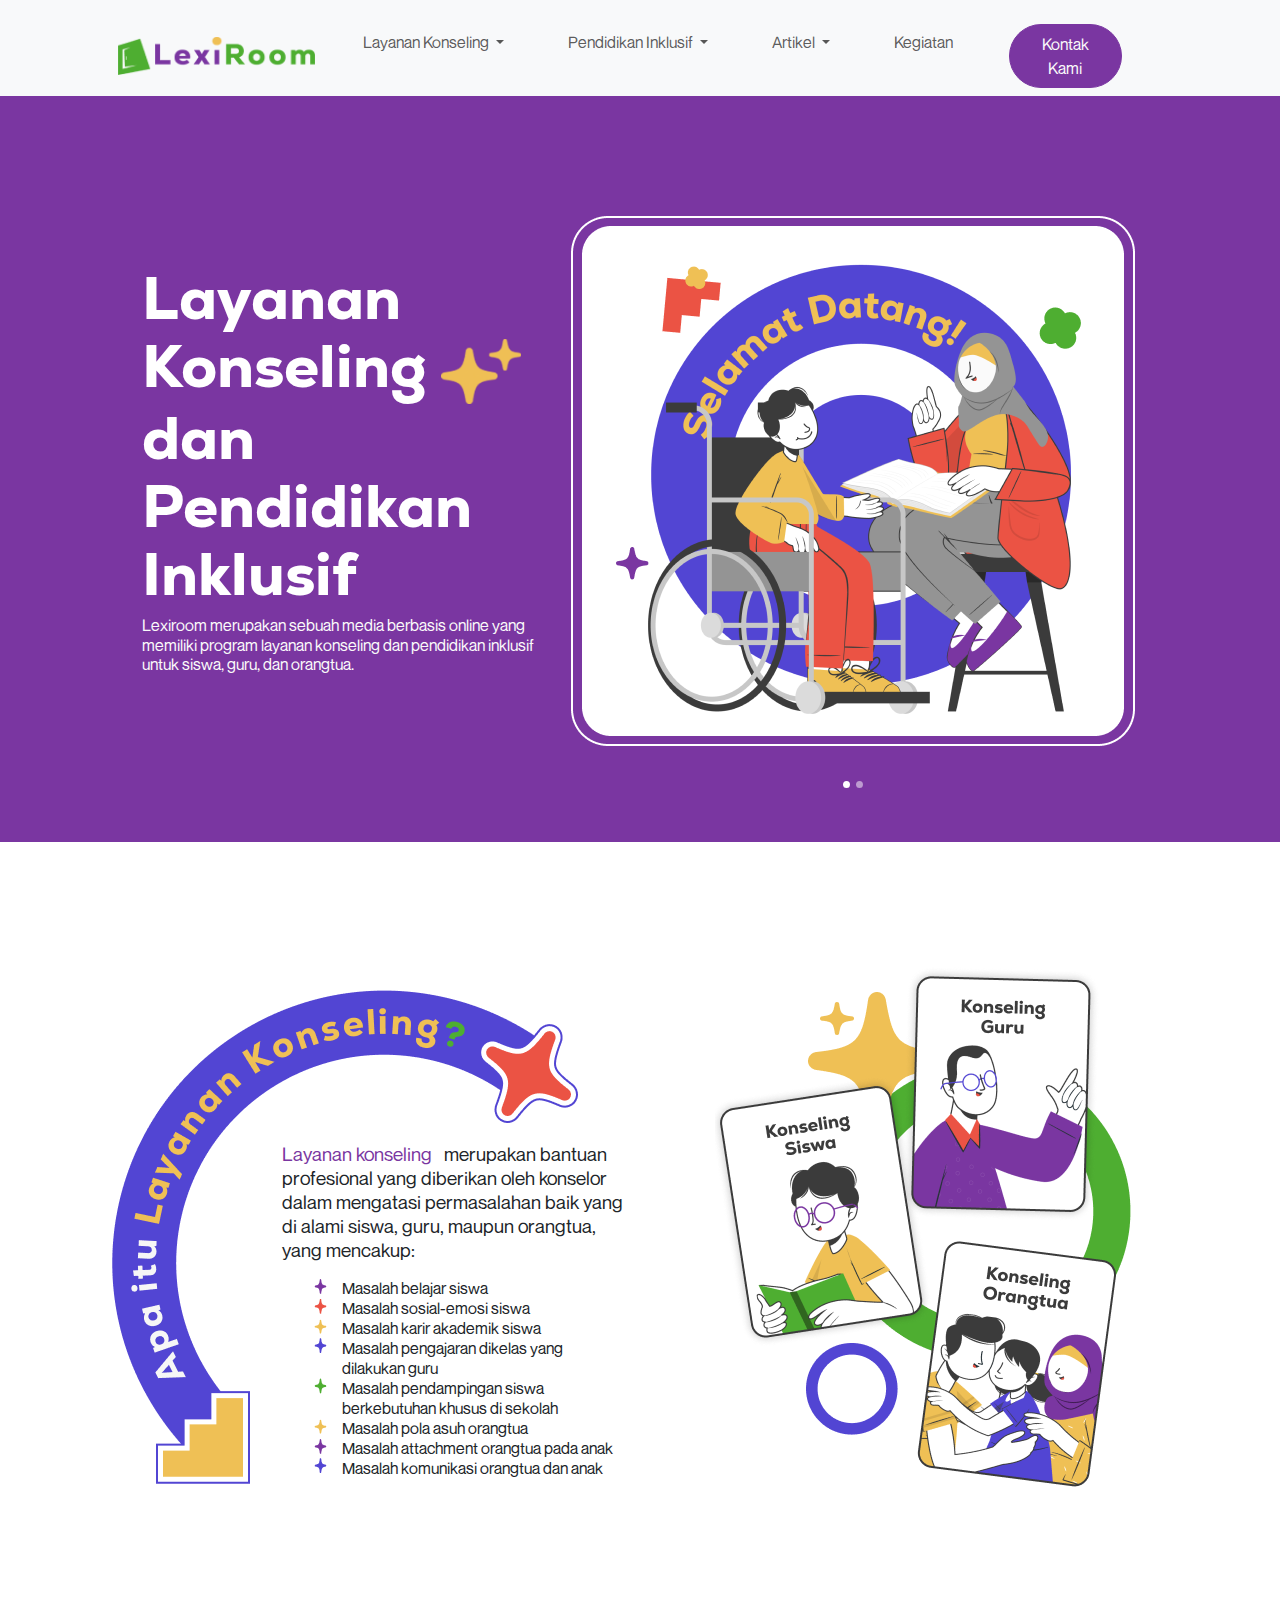
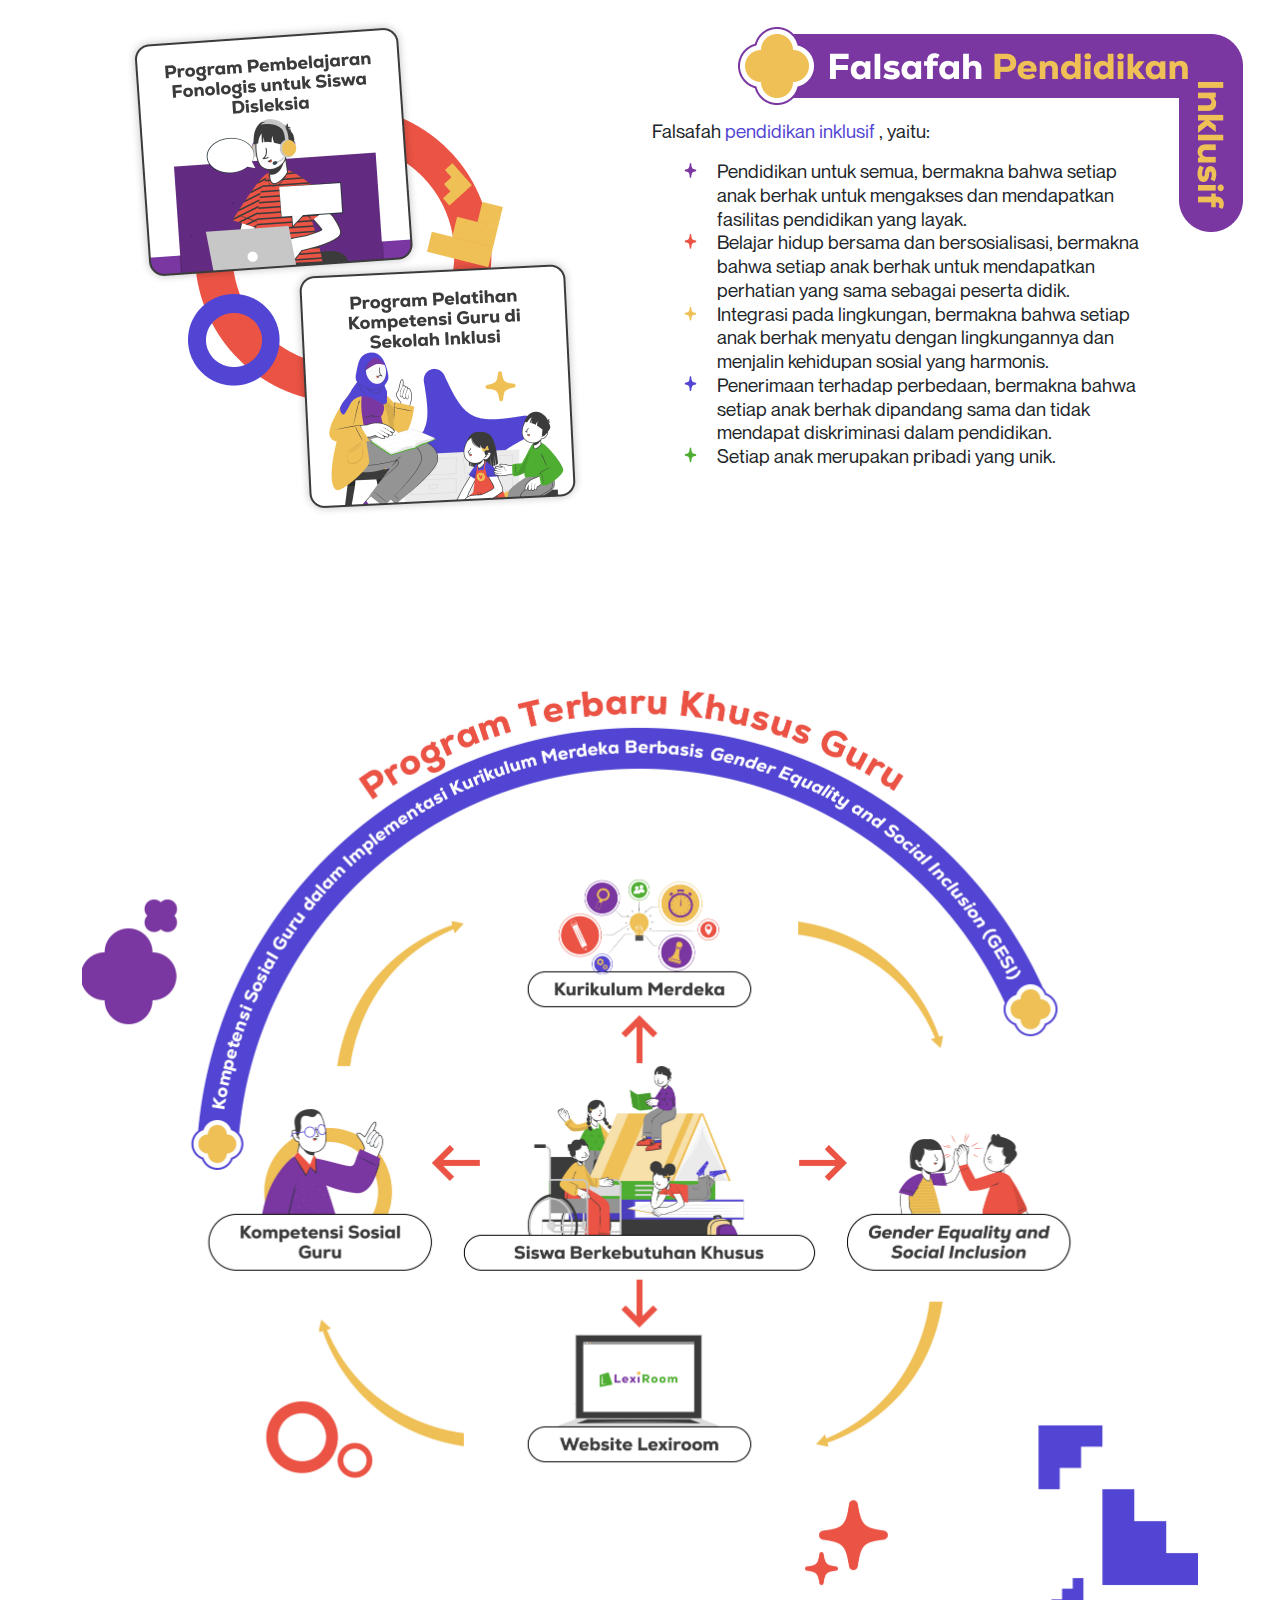
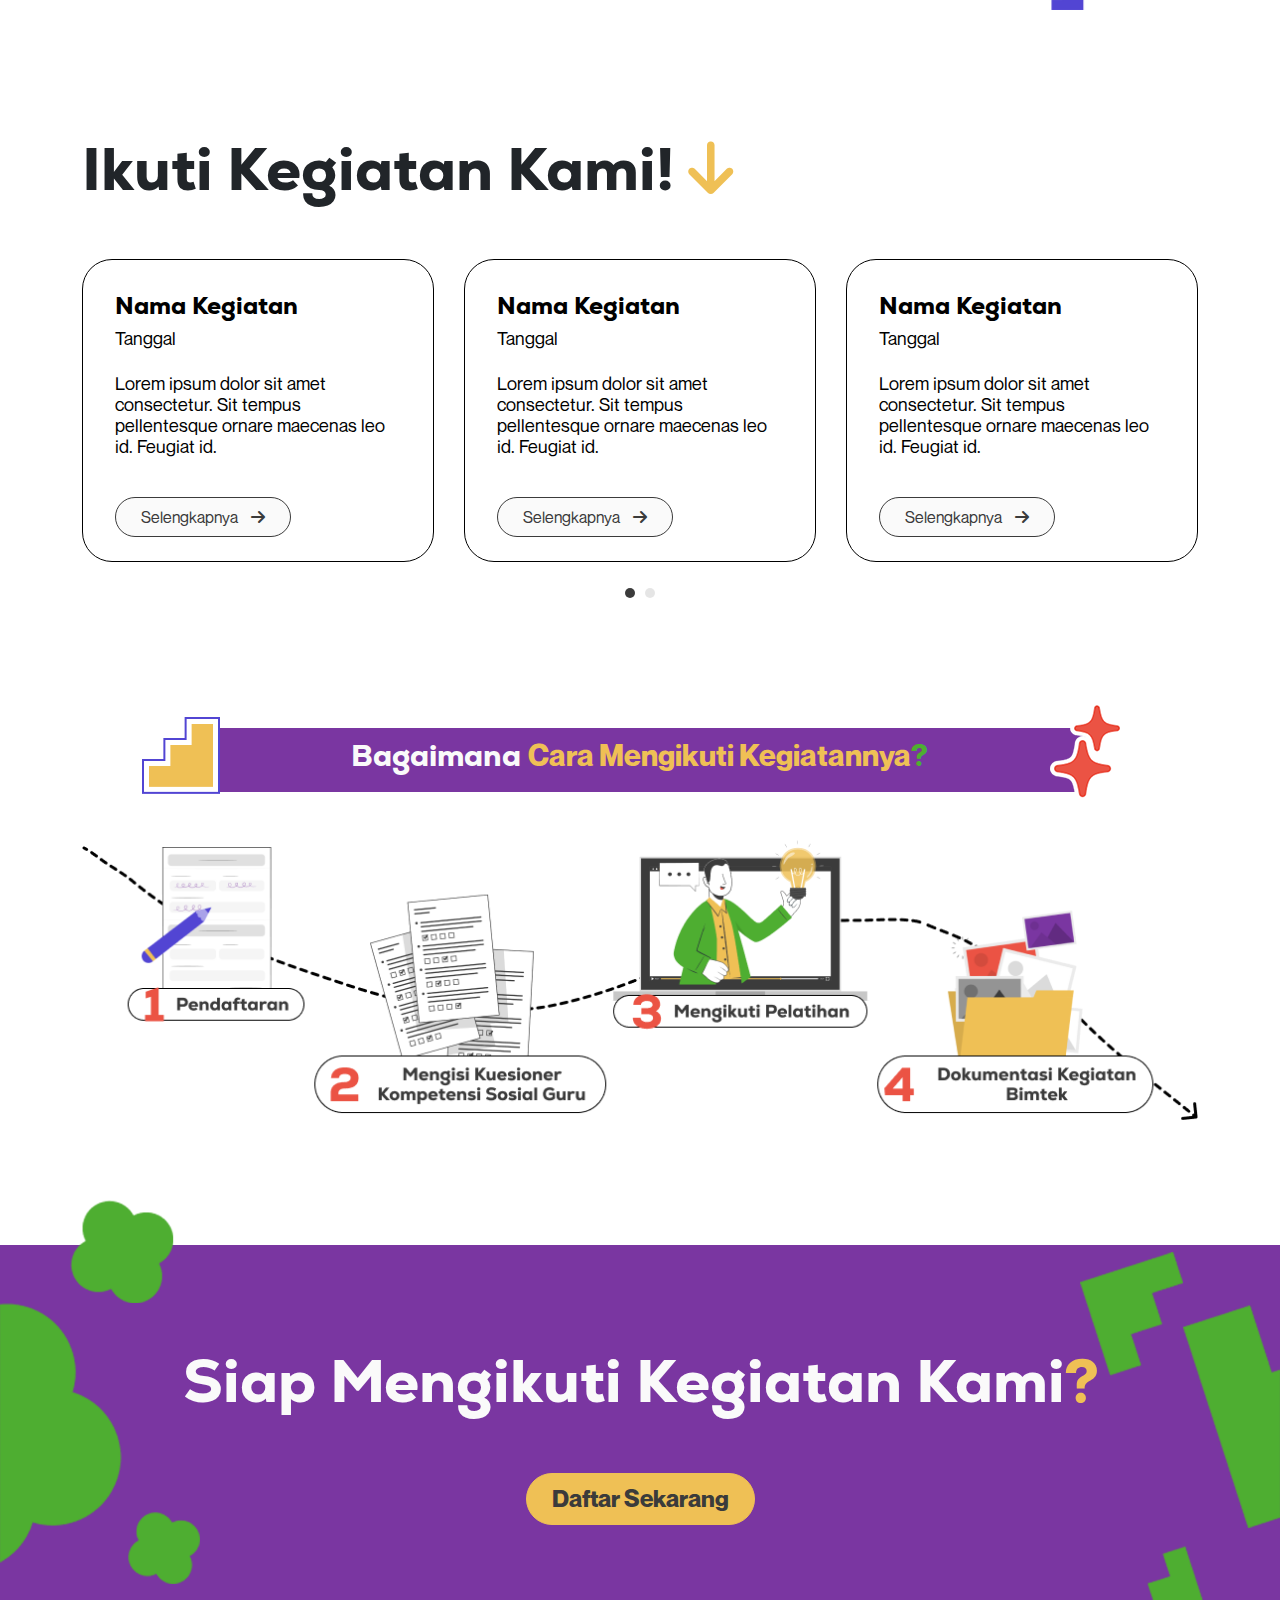
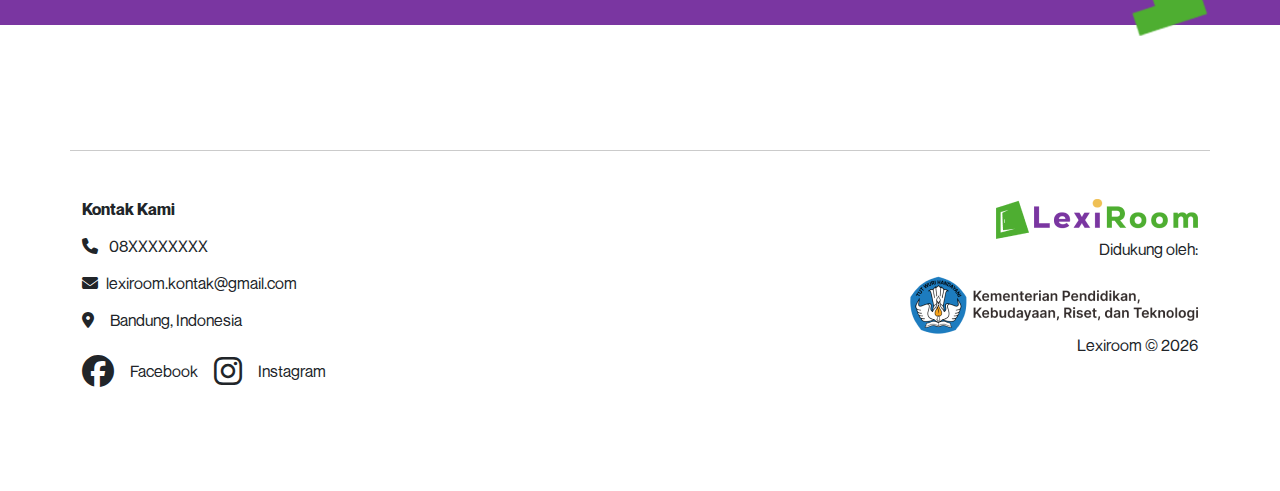
==== index.html @ 9dfb6faf "first commit" ====
<!DOCTYPE html>
<html lang="en">

<head>
    <meta charset="UTF-8">

    <meta name="viewport" content="width=device-width, initial-scale=1, shrink-to-fit=no">

    <link href="https://fonts.googleapis.com/css?family=Open+Sans:300,400,700" rel="stylesheet">

    <link rel="stylesheet" href="https://cdnjs.cloudflare.com/ajax/libs/font-awesome/6.4.2/css/all.min.css">
    <link rel="shortcut icon" href="assets/img/favicon.png" type="image/x-icon">
    <title>Lexiroom</title>
    <link rel="stylesheet" href="assets/css/bootstrap.min.css">
    <link rel="stylesheet" href="assets/css/owl.carousel.min.css">
    <link rel="stylesheet" href="assets/css/styles.css">

</head>

<body>
    <main>
        <!-- NAVBAR -->
        <nav class="navbar navbar-expand-xl bg-light sticky-top" aria-label="Offcanvas navbar large">
            <div class="container pt-3 px-5">
                <a class="navbar-brand" href="index.html">
                    <img src="assets/img/logo.png" alt="Lexiroom" class="img-fluid">
                </a>
                <button class="navbar-toggler" type="button" data-bs-toggle="offcanvas"
                    data-bs-target="#offcanvasNavbar2" aria-controls="offcanvasNavbar2">
                    <span class="navbar-toggler-icon"></span>
                </button>
                <div class="offcanvas offcanvas-end" tabindex="-1" id="offcanvasNavbar2"
                    aria-labelledby="offcanvasNavbar2Label">
                    <div class="offcanvas-header">
                        <h5 class="offcanvas-title" id="offcanvasNavbar2Label">
                            <img src="assets/img/logo.png" alt="Lexiroom" class="img-fluid">
                        </h5>
                        <button type="button" class="btn-close btn-close-white" data-bs-dismiss="offcanvas"
                            aria-label="Close"></button>
                    </div>
                    <div class="offcanvas-body">
                        <ul class="navbar-nav justify-content-end flex-grow-1 pe-3">
                            <li class="nav-item dropdown px-4">
                                <a class="nav-link dropdown-toggle" href="#" role="button" data-bs-toggle="dropdown"
                                    aria-expanded="false">
                                    Layanan Konseling
                                </a>
                                <ul class="dropdown-menu">
                                    <li><a class="dropdown-item" href="konseling-siswa.html">Konseling Siswa</a></li>
                                    <li><a class="dropdown-item" href="konseling-guru.html">Konseling Guru</a></li>
                                    <li><a class="dropdown-item" href="konseling-orangtua.html">Konseling Orangtua</a></li>
                                </ul>
                            </li>

                            <li class="nav-item dropdown px-4">
                                <a class="nav-link dropdown-toggle" href="#" role="button" data-bs-toggle="dropdown"
                                    aria-expanded="false">
                                    Pendidikan Inklusif
                                </a>
                                <ul class="dropdown-menu">
                                    <li><a class="dropdown-item" href="fonologis.html">Fonologis</a></li>
                                    <li><a class="dropdown-item" href="pelatihan.html">Pelatihan</a></li>
                                </ul>
                            </li>
                            <li class="nav-item dropdown px-4">
                                <a class="nav-link dropdown-toggle" href="#" role="button" data-bs-toggle="dropdown"
                                    aria-expanded="false">
                                    Artikel
                                </a>
                                <ul class="dropdown-menu">
                                    <li><a class="dropdown-item" href="artikel.html">Artikel</a></li>
                                    <li><a class="dropdown-item" href="#">Menu 2</a></li>
                                </ul>
                            </li>
                            <li class="nav-item px-4">
                                <a class="nav-link" href="kegiatan.html">Kegiatan</a>
                            </li>
                            <li class="nav-item px-4">
                                <a class="btn btn-lexi-purple" href="kontak.html">Kontak Kami</a>
                            </li>
                        </ul>
                    </div>
                </div>
            </div>
        </nav>
        <!-- END NAVBAR -->
        <section class="bg-lexi-purple py-5">
            <div class="container">
                <div class="row d-flex justify-content-center align-items-center h-100 mx-md-5">
                    <div class="col-lg-4 col-xl-5 col-flex mt-lg-0 pt-lg-4 mt-5 pt-5">
                        <h1 class="heading font-weight-bold text-white text-left">
                            Layanan Konseling
                            <span>
                                <img src="assets/img/stars.png" width="80">
                            </span>
                            <br>
                            dan Pendidikan Inklusif
                        </h1>
                        <h5 class="subheading mb-xl-4 pb-xl-0 mb-md-3 pb-md-3 mb-4">
                            Lexiroom merupakan sebuah media berbasis online yang memiliki program layanan konseling dan
                            pendidikan inklusif untuk siswa, guru, dan orangtua.
                        </h5>
                    </div>
                    <div class="col-lg-8 col-xl-7 pt-lg-4 ">
                        <div id="carouselHeader" class="carousel slide my-5 w-100" data-bs-ride="carousel">
                            <div class="carousel-indicators">
                                <button type="button" data-bs-target="#carouselHeader" data-bs-slide-to="0"
                                    class="active" aria-current="true" aria-label="Slide 1"></button>
                                <button type="button" data-bs-target="#carouselHeader" data-bs-slide-to="1"
                                    aria-label="Slide 2"></button>
                            </div>
                            <div class="carousel-inner">
                                <div class="carousel-item active">
                                    <img class="d-block img-fluid text-center mx-auto" src="assets/img/slider.png">
                                </div>
                                <div class="carousel-item">
                                    <img class="d-block img-fluid text-center mx-auto" src="assets/img/slider.png">
                                </div>
                            </div>
                        </div>

                    </div>
                </div>
            </div>
        </section>

        <section class="section bg-white section-about">
            <div class="container">
                <div class="row">
                    <div class="col-lg-6 col-sm-12 mx-auto">
                        <div class="about-body">
                            <div class="header">
                                <span class="font-weight-bold text-lexi-purple">
                                    Layanan konseling &nbsp;
                                </span>
                                merupakan bantuan profesional yang diberikan oleh
                                konselor dalam mengatasi permasalahan baik yang di alami siswa, guru,
                                maupun orangtua, yang mencakup:
                            </div>
                            <ul class="lexi-list">
                                <li>Masalah belajar siswa</li>
                                <li>Masalah sosial-emosi siswa</li>
                                <li>Masalah karir akademik siswa</li>
                                <li>Masalah pengajaran dikelas yang dilakukan guru</li>
                                <li>Masalah pendampingan siswa berkebutuhan khusus di sekolah</li>
                                <li>Masalah pola asuh orangtua</li>
                                <li>Masalah attachment orangtua pada anak</li>
                                <li>Masalah komunikasi orangtua dan anak</li>
                            </ul>
                        </div>
                    </div>
                    <div class="col-md-6 mx-auto text-center d-none  d-lg-block">
                        <img src="assets/img/section-1.png" class="img-fluid" alt="Konseling">
                    </div>
                </div>
            </div>
        </section>

        <section class="section bg-white section-features">
            <div class="container">
                <div class="row">
                    <div class="col-lg-6 mx-auto text-center d-none d-lg-block">
                        <img src="assets/img/section-2.png" class="img-fluid" alt="Konseling">
                    </div>
                    <div class="col-lg-6 col-md-12 features">
                        <div class="features-body">
                            <div class="header">
                                Falsafah <span class="font-weight-bold text-lexi-blue"> pendidikan inklusif </span>,
                                yaitu:
                                <ul class="lexi-list">
                                    <li>Pendidikan untuk semua, bermakna bahwa setiap anak berhak untuk mengakses dan
                                        mendapatkan fasilitas pendidikan yang layak.</li>
                                    <li>Belajar hidup bersama dan bersosialisasi, bermakna bahwa setiap anak berhak
                                        untuk mendapatkan perhatian yang sama sebagai peserta didik.</li>
                                    <li>Integrasi pada lingkungan, bermakna bahwa setiap anak berhak menyatu dengan
                                        lingkungannya dan menjalin kehidupan sosial yang harmonis.</li>
                                    <li>Penerimaan terhadap perbedaan, bermakna bahwa setiap anak berhak dipandang sama
                                        dan tidak mendapat diskriminasi dalam pendidikan.</li>
                                    <li>Setiap anak merupakan pribadi yang unik.</li>
                                </ul>
                            </div>
                        </div>
                    </div>
                </div>
            </div>
        </section>

        <section class="section bg-white">
            <div class="container">
                <img src="assets/img/program.jpg" alt="program" class="img-fluid">
            </div>
        </section>

        <section class="section bg-white section-activity">
            <div class="container">
                <div class="row">
                    <div class="col-md-12">
                        <h3 class="heading">
                            Ikuti Kegiatan Kami! <i class="fa-solid fa-arrow-down text-lexi-yellow"></i>
                        </h3>
                    </div>
                    <div class="col-md-12 mt-5">
                        <div class="featured-carousel owl-carousel">
                            <div class="item">
                                <div class="work">
                                    <div class="card-activity card p-3 h-100">
                                        <div class="card-body">
                                            <h3 class="title">Nama Kegiatan</h3>
                                            <p>Tanggal</p>
                                            <p class="mt-4">
                                                Lorem ipsum dolor sit amet consectetur. Sit tempus pellentesque ornare maecenas leo id. Feugiat id.
                                            </p>
                                        </div>
                                        <div class="card-footer">
                                            <a class="btn btn-lexi-white" href="#">Selengkapnya <i class="fa-solid fa-arrow-right" style="margin-left: 10px;"></i></a>
                                        </div>
                                    </div>
                                </div>
                            </div>
                            <div class="item">
                                <div class="work">
                                    <div class="card-activity card p-3 h-100">
                                        <div class="card-body">
                                            <h3 class="title">Nama Kegiatan</h3>
                                            <p>Tanggal</p>
                                            <p class="mt-4">
                                                Lorem ipsum dolor sit amet consectetur. Sit tempus pellentesque ornare maecenas leo id. Feugiat id.
                                            </p>
                                        </div>
                                        <div class="card-footer">
                                            <a class="btn btn-lexi-white" href="#">Selengkapnya <i class="fa-solid fa-arrow-right" style="margin-left: 10px;"></i></a>
                                        </div>
                                    </div>
                                </div>
                            </div>
                            <div class="item">
                                <div class="work">
                                    <div class="card-activity card p-3 h-100">
                                        <div class="card-body">
                                            <h3 class="title">Nama Kegiatan</h3>
                                            <p>Tanggal</p>
                                            <p class="mt-4">
                                                Lorem ipsum dolor sit amet consectetur. Sit tempus pellentesque ornare maecenas leo id. Feugiat id.
                                            </p>
                                        </div>
                                        <div class="card-footer">
                                            <a class="btn btn-lexi-white" href="#">Selengkapnya <i class="fa-solid fa-arrow-right" style="margin-left: 10px;"></i></a>
                                        </div>
                                    </div>
                                </div>
                            </div>
                            <div class="item">
                                <div class="work">
                                    <div class="card-activity card p-3 h-100">
                                        <div class="card-body">
                                            <h3 class="title">Nama Kegiatan</h3>
                                            <p>Tanggal</p>
                                            <p class="mt-4">
                                                Lorem ipsum dolor sit amet consectetur. Sit tempus pellentesque ornare maecenas leo id. Feugiat id.
                                            </p>
                                        </div>
                                        <div class="card-footer">
                                            <a class="btn btn-lexi-white" href="#">Selengkapnya <i class="fa-solid fa-arrow-right" style="margin-left: 10px;"></i></a>
                                        </div>
                                    </div>
                                </div>
                            </div>
                            <div class="item">
                                <div class="work">
                                    <div class="card-activity card p-3 h-100">
                                        <div class="card-body">
                                            <h3 class="title">Nama Kegiatan</h3>
                                            <p>Tanggal</p>
                                            <p class="mt-4">
                                                Lorem ipsum dolor sit amet consectetur. Sit tempus pellentesque ornare maecenas leo id. Feugiat id.
                                            </p>
                                        </div>
                                        <div class="card-footer">
                                            <a class="btn btn-lexi-white" href="#">Selengkapnya <i class="fa-solid fa-arrow-right" style="margin-left: 10px;"></i></a>
                                        </div>
                                    </div>
                                </div>
                            </div>
                            <div class="item">
                                <div class="work">
                                    <div class="card-activity card p-3 h-100">
                                        <div class="card-body">
                                            <h3 class="title">Nama Kegiatan</h3>
                                            <p>Tanggal</p>
                                            <p class="mt-4">
                                                Lorem ipsum dolor sit amet consectetur. Sit tempus pellentesque ornare maecenas leo id. Feugiat id.
                                            </p>
                                        </div>
                                        <div class="card-footer">
                                            <a class="btn btn-lexi-white" href="#">Selengkapnya <i class="fa-solid fa-arrow-right" style="margin-left: 10px;"></i></a>
                                        </div>
                                    </div>
                                </div>
                            </div>
                        </div>
                    </div>
                </div>
            </div>
        </section>

        <section class="section bg-white">
            <div class="container">
                <div class="row">
                    <div class="col-md-12 mb-5">
                        <div class="header-howto mx-auto">
                            <h3 class="h-howto text-center">
                                Bagaimana <span class="text-lexi-yellow">Cara Mengikuti Kegiatannya</span><span class="text-lexi-green">?</span>
                            </h3>
                        </div>
                    </div>
                    <div class="col-md-12 mx-auto text-center">
                        <img src="assets/img/howto.png" alt="howto" class="img-fluid">
                    </div>
                </div>

            </div>
        </section>

        <section class="section section-register">
            <div class="container-fluid register-panel text-center">
                <img src="assets/img/register-bg-1.png" alt="bg" class="img-fluid left">
                <h3>Siap Mengikuti Kegiatan Kami<span class="text-lexi-yellow">?</span></h3>
                <a class="btn btn-lexi-yellow mt-5 font-weight-bold" href="#">Daftar Sekarang</a>
                <img src="assets/img/register-bg-2.png" alt="bg" class="img-fluid right">
            </div>
        </section>

        <section class="section section-footer">
            <footer>
                <div class="container bt">
                    <div class="row mt-5">
                        <div class="col-6">
                            <ul class="nav flex-column mt-md-0">
                                <li class="nav-item"><strong>Kontak Kami</strong></li>
                                <li class="nav-item mt-3"> <i class="fa-solid fa-phone me-2"></i> 08XXXXXXXX</li>
                                <li class="nav-item mt-3"> <i class="fa-solid fa-envelope me-2"></i>lexiroom.kontak@gmail.com</li>
                                <li class="nav-item mt-3"> <i class="fa-solid fa-location-dot me-3"></i>Bandung, Indonesia</li>
                                <ul class="nav d-flex my-4  socials">
                                    <li class="me-3">
                                        <a class="text-dark text-decoration-none" href="#">
                                            <div class="d-flex justify-content-center">
                                                <i class="fa-brands fa-facebook fa-2x"></i> 
                                                <span class="align-self-center ms-3"> Facebook </span>
                                            </div>
                                        </a>
                                    </li>
                                    <li class="me-3">
                                        <a class="text-dark text-decoration-none" href="#">
                                            <div class="d-flex justify-content-center">
                                                <i class="fa-brands fa-instagram fa-2x"></i> 
                                                <span class="align-self-center ms-3"> Instagram </span>

                                            </div>
                                        </a>
                                    </li>
                                </ul>
                            </ul>
                        </div>
                        <div class="col-6 float-end text-end justify-content-end">
                            <div class="row">
                                <div class="col-md-12">
                                    <img src="assets/img/logo.png" alt="Logo" class="img-fluid">
                                </div>
                                <div class="col-md-12">
                                    <p>Didukung oleh:</p>
                                    <img src="assets/img/kementrian-full.png" alt="kementrian" class="img-fluid">
                                    <p>
                                        Lexiroom © <script>document.write(new Date().getFullYear())</script>
                                    </p>
                                </div>
                            </div>
                        </div>
                    </div>
                </div>
            </footer>
        </section>
    </main>

    <script src="assets/js/jquery-3.3.1.min.js"></script>
    <script src="assets/js/popper.min.js"></script>
    <script src="assets/js/bootstrap.bundle.min.js"></script>
    <script src="assets/js/jquery.sticky.js"></script>
    <script src="assets/js/owl.carousel.min.js"></script>
    <script src="assets/js/scripts.js"></script>
</body>

</html>
---- assets/css/styles.css ----
@font-face {
  font-family: Neue Montreal;
  src: url(../font/NeueMontreal-Bold.otf);
  font-weight: bold;
}

@font-face {
  font-family: Neue Montreal;
  src: url(../font/NeueMontreal-Light.otf);
  font-weight: lighter;
}

@font-face {
  font-family: Neue Montreal;
  src: url(../font/NeueMontreal-Regular.otf);
}

@font-face {
  font-family: Nexa;
  src: url(../font/Nexa-ExtraLight.ttf);
  font-weight: lighter;
}

@font-face {
  font-family: Nexa;
  src: url(../font/Nexa-Heavy.ttf);
}

:root {
  --lexi-purple: #7A36A1;
  --lexi-purple-disabled: #5d277c;
  --lexi-green: #4EAE31;
  --lexi-blue: #5245D3;
  --lexi-yellow: #EFC055;
  --lexi-yellow-disabled: #a68433;
  --lexi-red: #EB5344;
}

* {
  line-height: 21px;
  letter-spacing: 0px;
  font-family: Neue Montreal;
}

.bg-lexi-purple {
  background-color: var(--lexi-purple);
}

.text-lexi-purple {
  color: var(--lexi-purple);
}

.text-lexi-blue {
  color: var(--lexi-blue);
}

.text-lexi-red {
  color: var(--lexi-red);
}

.text-lexi-yellow {
  color: var(--lexi-yellow);
}

.text-lexi-green {
  color: var(--lexi-green);
}

.btn-lexi-purple {
  --bs-btn-color: #FAFAFA;
  --bs-btn-bg: var(--lexi-purple);
  --bs-btn-border-color: var(--lexi-purple);
  --bs-btn-hover-color: var(--lexi-purple);
  --bs-btn-hover-bg: transparent;
  --bs-btn-hover-border-color: var(--lexi-purple);
  --bs-btn-focus-shadow-rgb: 49, 132, 253;
  --bs-btn-active-color: var(--lexi-purple);
  --bs-btn-active-bg: transparent;
  --bs-btn-active-border-color: var(--lexi-purple);
  --bs-btn-active-shadow: inset 0 3px 5px rgba(0, 0, 0, 0.125);
  --bs-btn-disabled-color: #FAFAFA;
  --bs-btn-disabled-bg: var(--lexi-purple-disabled);
  --bs-btn-disabled-border-color: var(--lexi-purple-disabled);
  padding: 7px 25px;
  border-radius: 50px;
}

.btn-lexi-white {
  --bs-btn-color: #3B3B3B;
  --bs-btn-bg: #FAFAFA;
  --bs-btn-border-color: #3B3B3B;
  --bs-btn-hover-color: #3B3B3B;
  --bs-btn-hover-bg: var(--lexi-yellow);
  --bs-btn-hover-border-color: var(--lexi-yellow);
  --bs-btn-focus-shadow-rgb: 49, 132, 253;
  --bs-btn-active-color: #3B3B3B;
  --bs-btn-active-bg: var(--lexi-yellow);
  --bs-btn-active-border-color: var(--lexi-yellow);
  --bs-btn-active-shadow: inset 0 3px 5px rgba(0, 0, 0, 0.125);
  --bs-btn-disabled-color: #FAFAFA;
  --bs-btn-disabled-bg: var(--lexi-yellow-disabled);
  --bs-btn-disabled-border-color: var(--lexi-yellow-disabled);
  padding: 7px 25px;
  border-radius: 50px;
}

.btn-lexi-yellow {
  --bs-btn-color: #3B3B3B;
  --bs-btn-bg: var(--lexi-yellow);
  --bs-btn-border-color: var(--lexi-yellow);
  --bs-btn-hover-color: var(--lexi-yellow);
  --bs-btn-hover-bg: transparent;
  --bs-btn-hover-border-color: var(--lexi-yellow);
  --bs-btn-focus-shadow-rgb: 49, 132, 253;
  --bs-btn-active-color: var(--lexi-yellow);
  --bs-btn-active-bg: transparent;
  --bs-btn-active-border-color: var(--lexi-yellow);
  --bs-btn-active-shadow: inset 0 3px 5px rgba(0, 0, 0, 0.125);
  --bs-btn-disabled-color: #FAFAFA;
  --bs-btn-disabled-bg: var(--lexi-yellow-disabled);
  --bs-btn-disabled-border-color: var(--lexi-yellow-disabled);
  padding: 7px 25px;
  border-radius: 50px;
}

.navbar-nav {
  --bs-nav-link-hover-color: var(--lexi-purple);
  --bs-nav-link-disabled-color: var(--bs-navbar-disabled-color);
}

.dropdown-menu {
  --bs-dropdown-link-color: var(--bs-body-color);
  --bs-dropdown-link-hover-color: var(--lexi-purple);
  --bs-dropdown-link-hover-bg: var(--bs-tertiary-bg);
  --bs-dropdown-link-active-color: #fff;
  --bs-dropdown-link-active-bg: #0d6efd;
  --bs-dropdown-link-disabled-color: var(--bs-tertiary-color);
  --bs-dropdown-item-padding-x: 1rem;
  --bs-dropdown-item-padding-y: 0.25rem;
  --bs-dropdown-header-color: #6c757d;
  --bs-dropdown-header-padding-x: 1rem;
  --bs-dropdown-header-padding-y: 0.5rem;
}

.navbar-nav .nav-link.active,
.navbar-nav .nav-link.show {
  color: var(--lexi-purple) !important;
}

.section {
  padding-top: 125px;
}

.carousel .carousel-indicators button {
  width: 7px;
  height: 7px;
  border-radius: 100%;
}

.carousel-indicators {
  bottom: -68px;
}

.carousel-indicators .active {
  color: #FAFAFA;
}

.carousel-control-next,
.carousel-control-prev {
  width: 27%;
  top: 0px;
}

.heading {
  font-size: 60px;
  font-family: Nexa;
  font-weight: 900;
  line-height: 68px;
  letter-spacing: 0px;
}

h5.subheading {
  font-family: Neue Montreal;
  font-weight: 400;
  font-size: 16px;
  color: #fafafa;
}

.section-about {
  position: relative;
  overflow: hidden;
}

.section-about::before {
  display: inline-block;
  position: absolute;
  content: "";
  background: url(../img/konseling.png) no-repeat 0 0;
  top: 103px;
  bottom: 0;
  left: 59px;
  width: 542px;
  height: 542px;
}

.about-body {
  z-index: 9;
  background-color: transparent;
  margin-left: 200px;
  margin-top: 175px;
}

.about-body .header {
  font-family: Neue Montreal;
  font-size: 19px;
  line-height: 24px;
}

.features-body {
  z-index: 9;
  background-color: transparent;
  margin-top: 100px;
  margin-right: 50px;
}

.features-body .header {
  font-family: Neue Montreal;
  font-size: 19px;
  line-height: 24px;
}

.section-features {
  position: relative;
  overflow: hidden;
}

.features::after {
  display: inline-block;
  position: absolute;
  content: "";
  background: url(../img/features-badge.png) no-repeat 0 0;
  top: 133px;
  bottom: 0;
  right: 0;
  width: 542px;
  height: 542px;
}

.card-activity {
  border-radius: 30px;
  border-color: #000000;
}

.card-activity .card-footer {
  background-color: transparent;
  border-top: none;
}

.card-activity .card-body>.title {
  font-family: Nexa;
  color: #000000;
  font-weight: 800;
  font-size: 24px;
}

.card-activity .card-body p {
  font-family: Neue Montreal;
  color: #000000;
  font-weight: 500;
  font-size: 18px;
}

.header-howto {
  padding: 10px;
  background-color: var(--lexi-purple);
  width: 80%;
  position: relative;
}

.section-register {
  position: relative;
}

.section-register img.left {
  position: absolute;
  width: 200px;
  top: 80px;
  bottom: 0px;
  left: 0px;
}

.section-register img.right {
  position: absolute;
  width: 200px;
  top: 132px;
  bottom: 0px;
  right: 0px;
}

.register-panel {
  padding-top: 100px;
  padding-bottom: 100px;
  padding-left: 30px;
  padding-right: 30px;
  width: 100%;
  background-color: var(--lexi-purple);
  color: #fafafa;
}

.register-panel h3 {
  font-family: Nexa;
  font-size: 60px;
  font-weight: 800;
}

.register-panel a {
  font-size: 24px;
  font-weight: bold;
}

.h-howto {
  color: #fafafa;
  font-family: Nexa;
  font-weight: 900;
  font-size: 30px;
}

.header-howto::before {
  display: inline-block;
  content: url(../img/leader-activity.png);
  position: absolute;
  width: 100%;
  left: -52px;
  top: -11px;
}

.header-howto::after {
  display: inline-block;
  content: url(../img/stars-activity.png);
  position: absolute;
  height: 100px;
  right: -38px;
  top: -27px;
}

.section-footer {
  padding-bottom: 80px;
}

.bt {
  border-top: 1px solid #cbcbcb;
}

.description {
  text-align: justify;
  font-size: 18px;
  margin-top: 4rem;
}

ul.lexi-list {
  margin-top: 1rem;
  list-style-type: none;
}

hr {
  display: inline-block;
  border: 1px solid #949494;
  width: 100%;
}

.vertical-text {
  writing-mode: vertical-lr !important; 
  font-family: Nexa;
  font-size: 24px;
}

.vertical-text.type-1 {
  transform: rotate(180deg) !important;
}

.vertical-text.type-2 {
  transform: rotate(0deg) !important;
}

ul.lexi-list li {
  display: grid;
  grid-template-columns: 0 1fr;
  gap: 1.75em;
  align-items: start;
  line-height: 1.25;
}

ul.lexi-list li:nth-of-type(n)::before {
  content: url(../img/purple-star.png);
  width: 1.5em;
}

ul.lexi-list li:nth-of-type(2n)::before {
  content: url(../img/red-purple.png);
  width: 1.5em;
}

ul.lexi-list li:nth-of-type(3n)::before {
  content: url(../img/yellow-star.png);
  width: 1.5em;
}

ul.lexi-list li:nth-of-type(4n)::before {
  content: url(../img/blue-star.png);
  width: 1.5em;
}

ul.lexi-list li:nth-of-type(5n)::before {
  content: url(../img/green-star.png);
  width: 1.5em;
}

.owl-carousel .owl-dots {
  text-align: center;
  margin-top: 20px;
}

.owl-carousel .owl-nav {
  position: absolute;
  top: 50%;
  width: 100%;
}

.owl-carousel {
  position: relative;
}

.owl-carousel .owl-item {
  opacity: 1;
}

.owl-carousel .owl-item.active {
  opacity: 1;
}

.owl-carousel .owl-nav {
  position: absolute;
  top: 50%;
  width: 100%;
}

.owl-carousel .owl-nav .owl-prev,
.owl-carousel .owl-nav .owl-next {
  position: absolute;
  -webkit-transform: translateY(-50%);
  -ms-transform: translateY(-50%);
  transform: translateY(-50%);
  margin-top: -20px;
  color: rgba(0, 0, 0, 0.75) !important;
  -webkit-transition: 0.7s;
  -o-transition: 0.7s;
  transition: 0.7s;
  opacity: 0;
}

@media (prefers-reduced-motion: reduce) {

  .owl-carousel .owl-nav .owl-prev,
  .owl-carousel .owl-nav .owl-next {
    -webkit-transition: none;
    -o-transition: none;
    transition: none;
  }
}

.owl-carousel .owl-nav .owl-prev span:before,
.owl-carousel .owl-nav .owl-next span:before {
  font-size: 30px;
}

.owl-carousel .owl-nav .owl-prev {
  left: 0;
}

.owl-carousel .owl-nav .owl-next {
  right: 0;
}

.owl-carousel .owl-dots {
  text-align: center;
  margin-top: 20px;
}

.owl-carousel .owl-dots .owl-dot {
  width: 10px;
  height: 10px;
  margin: 5px;
  border-radius: 50%;
  background: rgba(0, 0, 0, 0.1);
  position: relative;
}

.owl-carousel .owl-dots .owl-dot:hover,
.owl-carousel .owl-dots .owl-dot:focus {
  outline: none !important;
}

.owl-carousel .owl-dots .owl-dot.active {
  background: #3B3B3B;
}

.owl-carousel:hover .owl-nav .owl-prev,
.owl-carousel:hover .owl-nav .owl-next {
  opacity: 1;
}

.owl-carousel:hover .owl-nav .owl-prev {
  left: -25px;
}

.owl-carousel:hover .owl-nav .owl-next {
  right: -25px;
}

.owl-carousel.owl-drag .owl-item {
  -ms-touch-action: pan-y;
  touch-action: pan-y;
}

.img {
  background-size: cover;
  background-repeat: no-repeat;
  background-position: center center;
}

.img-thumbnail {
  padding: 0.25rem;
  background-color: #fff;
  border: 1px solid #dee2e6;
  border-radius: 0.25rem;
  max-width: 100%;
  height: auto; 
}

.work {
  width: 100%;
}

.work .img {
  width: 100%;
  height: 300px;
  position: relative;
  -webkit-box-shadow: 0px 20px 35px -30px rgba(0, 0, 0, 0.26);
  -moz-box-shadow: 0px 20px 35px -30px rgba(0, 0, 0, 0.26);
  box-shadow: 0px 20px 35px -30px rgba(0, 0, 0, 0.26);
}

.work .img .icon {
  width: 70px;
  height: 70px;
  border-radius: 50%;
  background: #fff;
  display: block;
  opacity: 0;
  -webkit-transition: 0.3s;
  -o-transition: 0.3s;
  transition: 0.3s;
}

@media (prefers-reduced-motion: reduce) {
  .work .img .icon {
    -webkit-transition: none;
    -o-transition: none;
    transition: none;
  }
}

.work .text h3 {
  font-size: 18px;
  font-weight: 500;
}

.work .text h3 a {
  color: #000;
}

.work .text span {
  font-size: 12px;
  letter-spacing: 1px;
  color: rgba(0, 0, 0, 0.3);
  text-transform: uppercase;
  font-weight: 500;
}

.work:hover .img .icon {
  opacity: 1;
}

.form-label {
  font-family: Neue Montreal;
  font-weight: 400;
  font-size: 16px;
  margin-left: 1rem;
}

.form-control {
    padding: 0.375rem 1.5rem;
    border: var(--bs-border-width) solid var(--lexi-yellow);
    border-radius: 30px;
}

textarea.form-control {
    padding: 1rem 1.5rem;
}

.form-control::placeholder {
  color: #949494;
}

.form-control:focus {
  border: var(--bs-border-width) solid var(--lexi-yellow);
  box-shadow: inset 0 1px 1px rgba(0, 0, 0, 0.075), 0 0 8px #efc155b9;
}

/* RESPONSIVE */
@media (min-width: 1399px) {

  .carousel-control-next,
  .carousel-control-prev {
    top: 483px;
  }
}

@media (max-width: 575.98px) {
  .mt-xs-5 {
    margin-top: 3rem!important;
  }
  .about-body {
    margin-left: 52px;
    margin-top: 6px;
  }

  .section-about::before {
    width: 100%;
    height: 100%;
    background-size: 410px;
    left: -32px;
    top: 0px;
  }
  
  .owl-carousel .owl-nav .owl-prev {
    opacity: 0;
  }

  .owl-carousel .owl-nav .owl-next {
    opacity: 0;
  }

  .owl-carousel:hover .owl-nav .owl-prev {
    left: 0;
  }

  .owl-carousel:hover .owl-nav .owl-next {
    right: 0;
  }

  .h-howto {
    font-size: 15px;
  }

  .section-register img.left {
    width: 90px;
    top: 240px;
  }

  .section-register img.right {
    width: 90px;
    top: 250px;
  }

  .register-panel h3 {
    font-family: Nexa;
    font-size: 40px;
    font-weight: 800;
  }

  .features::after {
    background-size: 70%;
    left: 96px;
    top: 167px;
  }

  .vertical-text {
    writing-mode: unset !important; 
    font-family: Nexa;
    font-size: 24px;
  }

  .vertical-text.type-1 {
    transform: rotate(0deg) !important;
  }

  .vertical-text.type-2 {
    transform: rotate(0deg) !important;
  }
}

@media (min-width: 576px) and (max-width: 767.98px) {
  .about-body {
    margin-left: 52px;
    margin-top: 6px;
  }

  .section-about::before {
    width: 100%;
    height: 100%;
    background-size: 410px;
    left: -32px;
    top: 0px;
  }

  .section-register img.left {
    width: 90px;
    top: 240px;
  }

  .section-register img.right {
    width: 90px;
    top: 250px;
  }

  .register-panel h3 {
    font-family: Nexa;
    font-size: 50px;
    font-weight: 800;
  }

  .h-howto {
    font-size: 15px;
  }

  .vertical-text {
    writing-mode: unset !important; 
    font-family: Nexa;
    font-size: 24px;
  }

  .vertical-text.type-1 {
    transform: rotate(0deg) !important;
  }

  .vertical-text.type-2 {
    transform: rotate(0deg) !important;
  }
}


@media (min-width: 768px) and (max-width: 991.98px) {
  .about-body {
    width: 100%;
    margin-left: 0;
    margin-top: 0;
  }

  .section-about::before {
    width: 100%;
    height: 100%;
    background-size: 410px;
    left: 12px;
    top: 24px;
  }

  .h-howto {
    font-size: 20px;
  }

  .section-register img.left {
    width: 136px;
    top: 146px;
  }

  .section-register img.right {
    width: 136px;
    top: 144px;
  }

  .register-panel h3 {
    font-family: Nexa;
    font-size: 48px;
    font-weight: 800;
  }
}
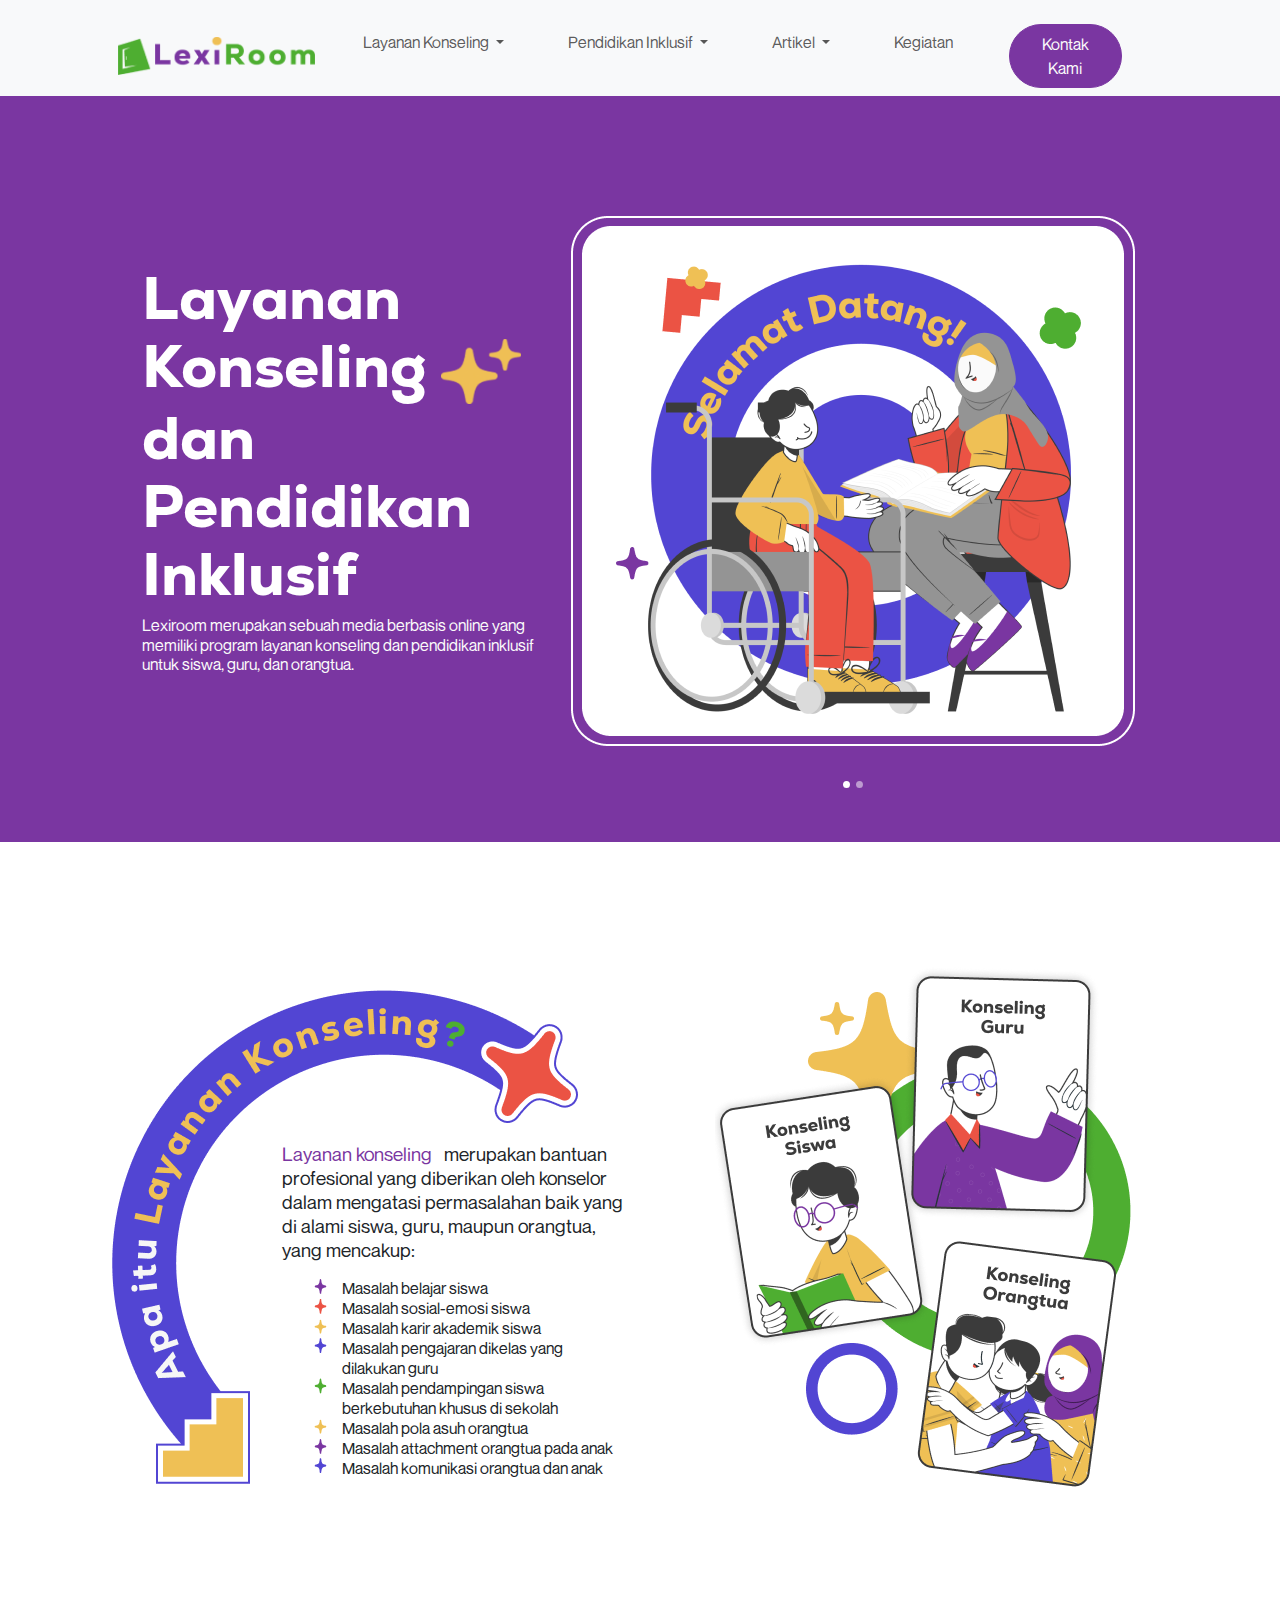
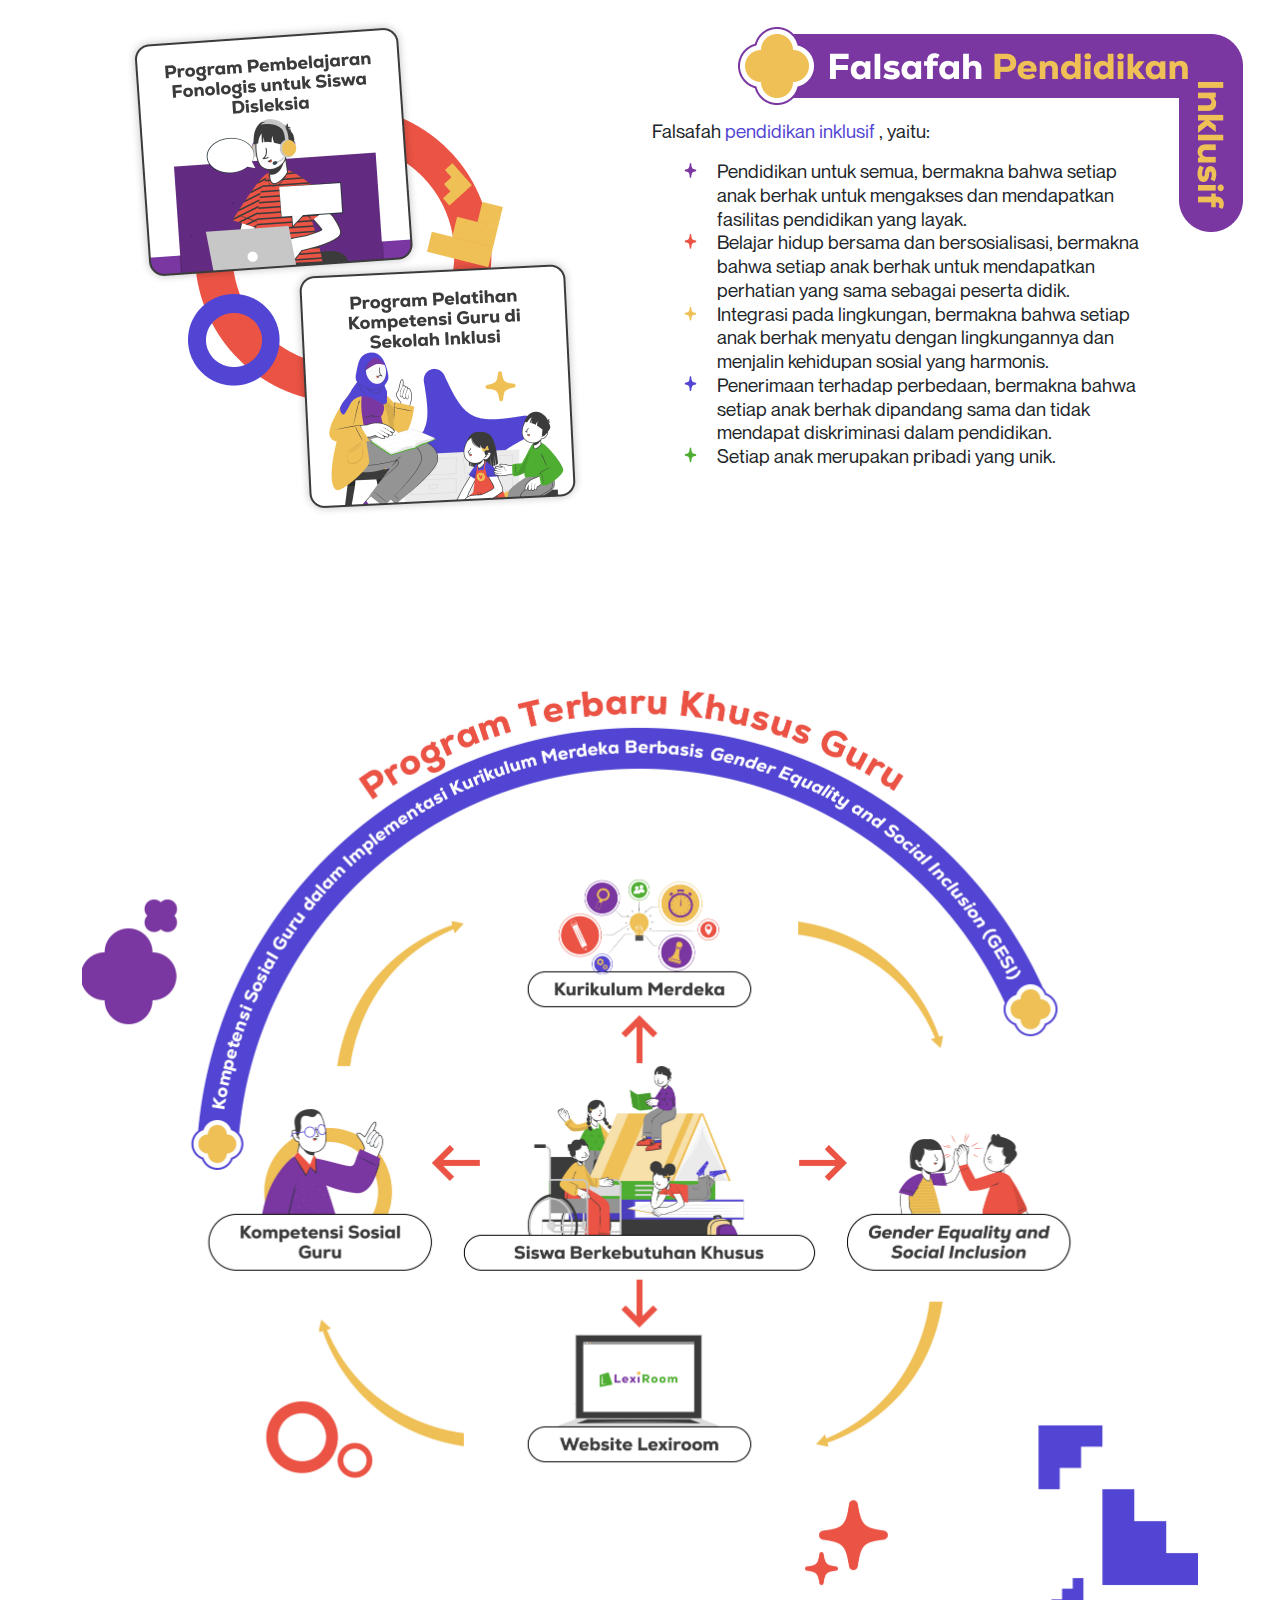
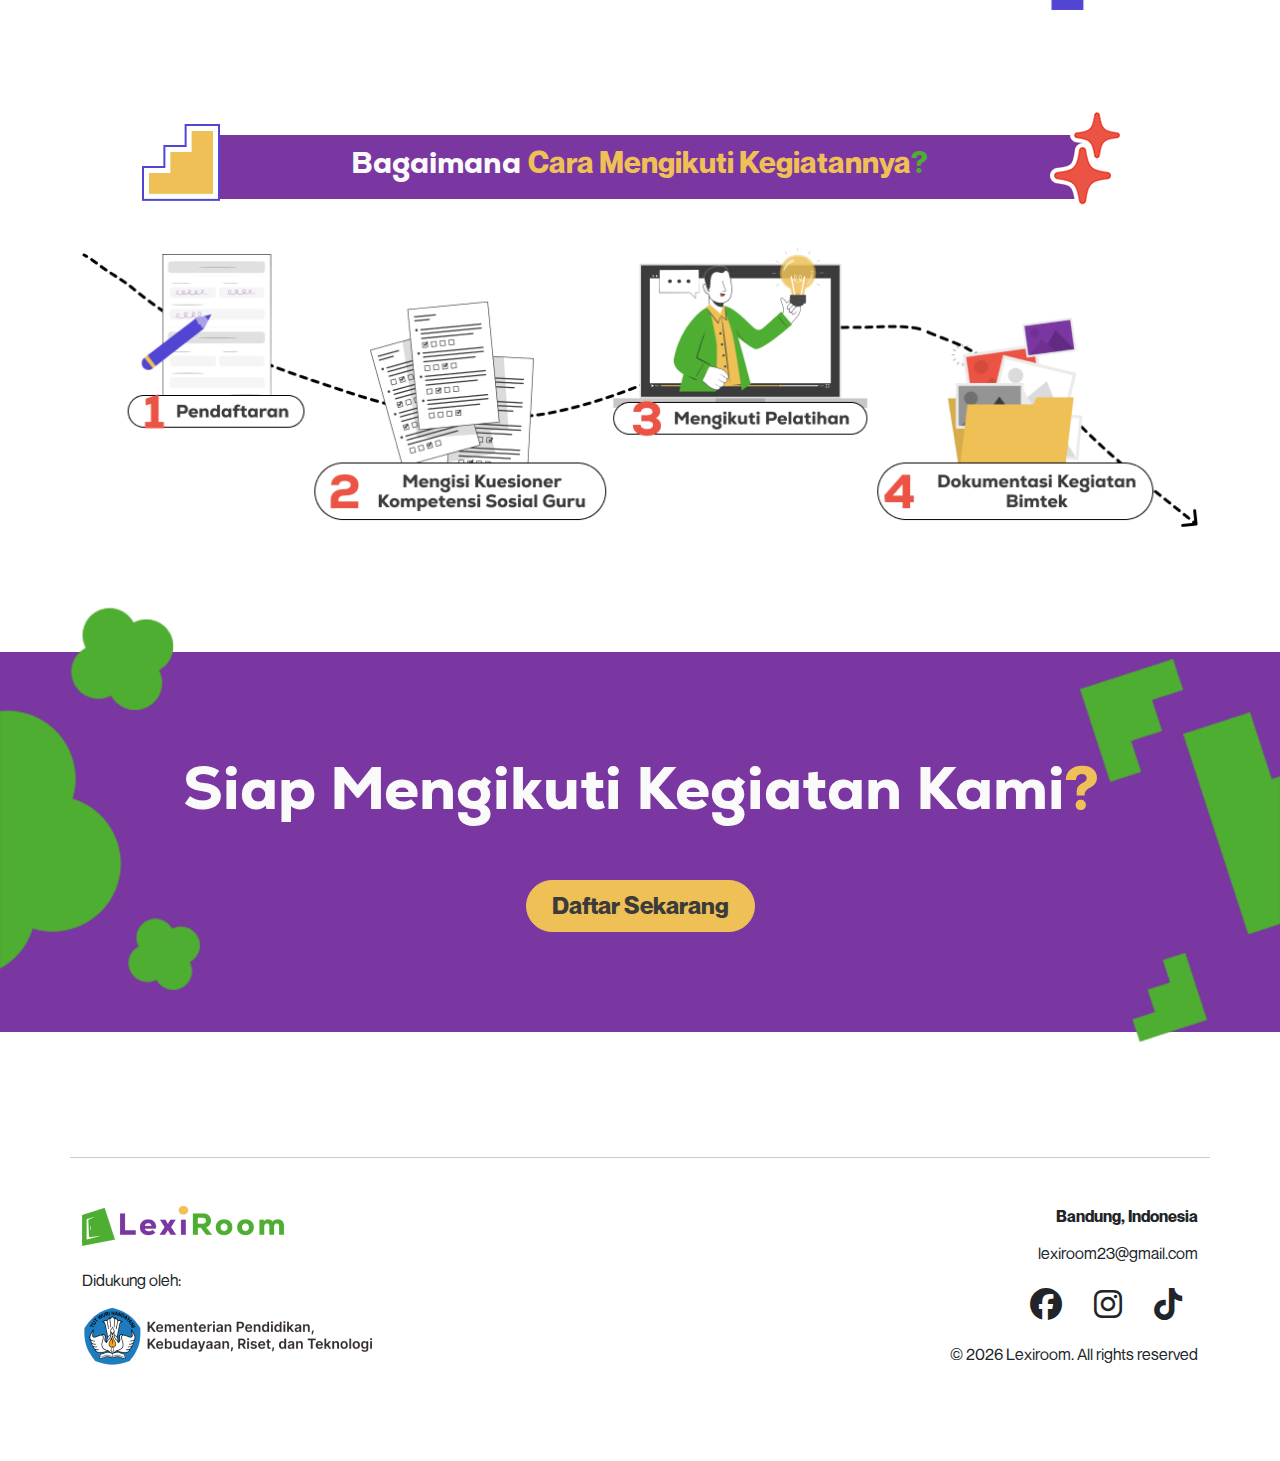
==== commit e1c6f674: "fixed all" ====
--- a/index.html
+++ b/index.html
@@ -191,117 +191,6 @@
             </div>
         </section>
 
-        <section class="section bg-white section-activity">
-            <div class="container">
-                <div class="row">
-                    <div class="col-md-12">
-                        <h3 class="heading">
-                            Ikuti Kegiatan Kami! <i class="fa-solid fa-arrow-down text-lexi-yellow"></i>
-                        </h3>
-                    </div>
-                    <div class="col-md-12 mt-5">
-                        <div class="featured-carousel owl-carousel">
-                            <div class="item">
-                                <div class="work">
-                                    <div class="card-activity card p-3 h-100">
-                                        <div class="card-body">
-                                            <h3 class="title">Nama Kegiatan</h3>
-                                            <p>Tanggal</p>
-                                            <p class="mt-4">
-                                                Lorem ipsum dolor sit amet consectetur. Sit tempus pellentesque ornare maecenas leo id. Feugiat id.
-                                            </p>
-                                        </div>
-                                        <div class="card-footer">
-                                            <a class="btn btn-lexi-white" href="#">Selengkapnya <i class="fa-solid fa-arrow-right" style="margin-left: 10px;"></i></a>
-                                        </div>
-                                    </div>
-                                </div>
-                            </div>
-                            <div class="item">
-                                <div class="work">
-                                    <div class="card-activity card p-3 h-100">
-                                        <div class="card-body">
-                                            <h3 class="title">Nama Kegiatan</h3>
-                                            <p>Tanggal</p>
-                                            <p class="mt-4">
-                                                Lorem ipsum dolor sit amet consectetur. Sit tempus pellentesque ornare maecenas leo id. Feugiat id.
-                                            </p>
-                                        </div>
-                                        <div class="card-footer">
-                                            <a class="btn btn-lexi-white" href="#">Selengkapnya <i class="fa-solid fa-arrow-right" style="margin-left: 10px;"></i></a>
-                                        </div>
-                                    </div>
-                                </div>
-                            </div>
-                            <div class="item">
-                                <div class="work">
-                                    <div class="card-activity card p-3 h-100">
-                                        <div class="card-body">
-                                            <h3 class="title">Nama Kegiatan</h3>
-                                            <p>Tanggal</p>
-                                            <p class="mt-4">
-                                                Lorem ipsum dolor sit amet consectetur. Sit tempus pellentesque ornare maecenas leo id. Feugiat id.
-                                            </p>
-                                        </div>
-                                        <div class="card-footer">
-                                            <a class="btn btn-lexi-white" href="#">Selengkapnya <i class="fa-solid fa-arrow-right" style="margin-left: 10px;"></i></a>
-                                        </div>
-                                    </div>
-                                </div>
-                            </div>
-                            <div class="item">
-                                <div class="work">
-                                    <div class="card-activity card p-3 h-100">
-                                        <div class="card-body">
-                                            <h3 class="title">Nama Kegiatan</h3>
-                                            <p>Tanggal</p>
-                                            <p class="mt-4">
-                                                Lorem ipsum dolor sit amet consectetur. Sit tempus pellentesque ornare maecenas leo id. Feugiat id.
-                                            </p>
-                                        </div>
-                                        <div class="card-footer">
-                                            <a class="btn btn-lexi-white" href="#">Selengkapnya <i class="fa-solid fa-arrow-right" style="margin-left: 10px;"></i></a>
-                                        </div>
-                                    </div>
-                                </div>
-                            </div>
-                            <div class="item">
-                                <div class="work">
-                                    <div class="card-activity card p-3 h-100">
-                                        <div class="card-body">
-                                            <h3 class="title">Nama Kegiatan</h3>
-                                            <p>Tanggal</p>
-                                            <p class="mt-4">
-                                                Lorem ipsum dolor sit amet consectetur. Sit tempus pellentesque ornare maecenas leo id. Feugiat id.
-                                            </p>
-                                        </div>
-                                        <div class="card-footer">
-                                            <a class="btn btn-lexi-white" href="#">Selengkapnya <i class="fa-solid fa-arrow-right" style="margin-left: 10px;"></i></a>
-                                        </div>
-                                    </div>
-                                </div>
-                            </div>
-                            <div class="item">
-                                <div class="work">
-                                    <div class="card-activity card p-3 h-100">
-                                        <div class="card-body">
-                                            <h3 class="title">Nama Kegiatan</h3>
-                                            <p>Tanggal</p>
-                                            <p class="mt-4">
-                                                Lorem ipsum dolor sit amet consectetur. Sit tempus pellentesque ornare maecenas leo id. Feugiat id.
-                                            </p>
-                                        </div>
-                                        <div class="card-footer">
-                                            <a class="btn btn-lexi-white" href="#">Selengkapnya <i class="fa-solid fa-arrow-right" style="margin-left: 10px;"></i></a>
-                                        </div>
-                                    </div>
-                                </div>
-                            </div>
-                        </div>
-                    </div>
-                </div>
-            </div>
-        </section>
 
         <section class="section bg-white">
             <div class="container">
@@ -325,7 +214,7 @@
             <div class="container-fluid register-panel text-center">
                 <img src="assets/img/register-bg-1.png" alt="bg" class="img-fluid left">
                 <h3>Siap Mengikuti Kegiatan Kami<span class="text-lexi-yellow">?</span></h3>
-                <a class="btn btn-lexi-yellow mt-5 font-weight-bold" href="#">Daftar Sekarang</a>
+                <a class="btn btn-lexi-yellow mt-5 font-weight-bold" href="register.html">Daftar Sekarang</a>
                 <img src="assets/img/register-bg-2.png" alt="bg" class="img-fluid right">
             </div>
         </section>
@@ -334,46 +223,50 @@
             <footer>
                 <div class="container bt">
                     <div class="row mt-5">
+                        <div class="col-6 float-start text-start justify-content-start">
+                            <div class="row">
+                                <div class="col-md-12 mb-4">
+                                    <img src="assets/img/logo.png" alt="Logo" class="img-fluid">
+                                </div>
+                                <div class="col-md-12">
+                                    <p>Didukung oleh:</p>
+                                    <img src="assets/img/kementrian-full.png" alt="kementrian" class="img-fluid">
+                                </div>
+                            </div>
+                        </div>
                         <div class="col-6">
-                            <ul class="nav flex-column mt-md-0">
-                                <li class="nav-item"><strong>Kontak Kami</strong></li>
-                                <li class="nav-item mt-3"> <i class="fa-solid fa-phone me-2"></i> 08XXXXXXXX</li>
-                                <li class="nav-item mt-3"> <i class="fa-solid fa-envelope me-2"></i>lexiroom.kontak@gmail.com</li>
-                                <li class="nav-item mt-3"> <i class="fa-solid fa-location-dot me-3"></i>Bandung, Indonesia</li>
-                                <ul class="nav d-flex my-4  socials">
-                                    <li class="me-3">
+                            <ul class="nav flex-column mt-md-0 float-end text-end justify-content-end">
+                                <li class="nav-item"><strong>Bandung, Indonesia</strong></li>
+                                <li class="nav-item mt-3"> lexiroom23@gmail.com </li>
+                                <ul class="nav d-flex my-4 socials justify-content-end">
+                                    <li class="mx-3">
                                         <a class="text-dark text-decoration-none" href="#">
                                             <div class="d-flex justify-content-center">
                                                 <i class="fa-brands fa-facebook fa-2x"></i> 
-                                                <span class="align-self-center ms-3"> Facebook </span>
                                             </div>
                                         </a>
                                     </li>
-                                    <li class="me-3">
+                                    <li class="mx-3">
                                         <a class="text-dark text-decoration-none" href="#">
                                             <div class="d-flex justify-content-center">
-                                                <i class="fa-brands fa-instagram fa-2x"></i> 
-                                                <span class="align-self-center ms-3"> Instagram </span>
-
+                                                <i class="fa-brands fa-instagram fa-2x"></i>
                                             </div>
                                         </a>
                                     </li>
-                                </ul>
+                                    <li class="mx-3">
+                                        <a class="text-dark text-decoration-none" href="#">
+                                            <div class="d-flex justify-content-center">
+                                                <i class="fa-brands fa-tiktok fa-2x"></i>
+                                            </div>
+                                        </a>
+                                    </li>
+                                </ul>
+                                <li class="nav-item">
+                                    <p>
+                                        © <script>document.write(new Date().getFullYear())</script> Lexiroom. All rights reserved
+                                    </p>
+                                </li>
                             </ul>
-                        </div>
-                        <div class="col-6 float-end text-end justify-content-end">
-                            <div class="row">
-                                <div class="col-md-12">
-                                    <img src="assets/img/logo.png" alt="Logo" class="img-fluid">
-                                </div>
-                                <div class="col-md-12">
-                                    <p>Didukung oleh:</p>
-                                    <img src="assets/img/kementrian-full.png" alt="kementrian" class="img-fluid">
-                                    <p>
-                                        Lexiroom © <script>document.write(new Date().getFullYear())</script>
-                                    </p>
-                                </div>
-                            </div>
                         </div>
                     </div>
                 </div>
--- a/assets/css/styles.css
+++ b/assets/css/styles.css
@@ -46,25 +46,42 @@
   background-color: var(--lexi-purple);
 }
 
+.bg-lexi-yellow {
+  background-color: var(--lexi-yellow);
+}
+
 .text-lexi-purple {
-  color: var(--lexi-purple);
+  color: var(--lexi-purple) !important;
 }
 
 .text-lexi-blue {
-  color: var(--lexi-blue);
+  color: var(--lexi-blue) !important;
 }
 
 .text-lexi-red {
-  color: var(--lexi-red);
+  color: var(--lexi-red) !important;
 }
 
 .text-lexi-yellow {
-  color: var(--lexi-yellow);
+  color: var(--lexi-yellow) !important;
 }
 
 .text-lexi-green {
-  color: var(--lexi-green);
-}
+  color: var(--lexi-green) !important;
+}
+
+.font-neue {
+  font-family: Neue Montreal;
+  line-height: 24px;
+  letter-spacing: 0px;
+}
+
+.font-nexa {
+  font-family: Nexa;
+  line-height: 36px;
+  letter-spacing: 0em;
+}
+
 
 .btn-lexi-purple {
   --bs-btn-color: #FAFAFA;
@@ -123,6 +140,45 @@
   border-radius: 50px;
 }
 
+.btn-lexi-outline-purple {
+  --bs-btn-color: var(--lexi-purple);
+  --bs-btn-bg: transparent;
+  --bs-btn-border-color: var(--lexi-purple);
+  --bs-btn-hover-color: #fafafa;
+  --bs-btn-hover-bg: var(--lexi-purple);
+  --bs-btn-hover-border-color: var(--lexi-purple);
+  --bs-btn-focus-shadow-rgb: 49, 132, 253;
+  --bs-btn-active-color: #fafafa;
+  --bs-btn-active-bg: var(--lexi-purple);
+  --bs-btn-active-border-color: var(--lexi-purple);
+  --bs-btn-active-shadow: inset 0 3px 5px rgba(0, 0, 0, 0.125);
+  --bs-btn-disabled-color: #FAFAFA;
+  --bs-btn-disabled-bg: var(--lexi-purple-disabled);
+  --bs-btn-disabled-border-color: var(--lexi-purple-disabled);
+  padding: 7px 25px;
+  border-radius: 50px;
+}
+
+.btn-lexi-outline-yellow {
+  /* #3B3B3B */
+  --bs-btn-color: var(--lexi-yellow);
+  --bs-btn-bg: #FAFAFA;
+  --bs-btn-border-color: var(--lexi-yellow);
+  --bs-btn-hover-color: #3B3B3B;
+  --bs-btn-hover-bg: var(--lexi-yellow);
+  --bs-btn-hover-border-color: var(--lexi-yellow);
+  --bs-btn-focus-shadow-rgb: 49, 132, 253;
+  --bs-btn-active-color: #3B3B3B;
+  --bs-btn-active-bg: var(--lexi-yellow);
+  --bs-btn-active-border-color: var(--lexi-yellow);
+  --bs-btn-active-shadow: inset 0 3px 5px rgba(0, 0, 0, 0.125);
+  --bs-btn-disabled-color: #FAFAFA;
+  --bs-btn-disabled-bg: var(--lexi-yellow-disabled);
+  --bs-btn-disabled-border-color: var(--lexi-yellow-disabled);
+  padding: 7px 25px;
+  border-radius: 50px;
+}
+
 .navbar-nav {
   --bs-nav-link-hover-color: var(--lexi-purple);
   --bs-nav-link-disabled-color: var(--bs-navbar-disabled-color);
@@ -186,6 +242,10 @@
   color: #fafafa;
 }
 
+.text-justified {
+  text-align: justify;
+}
+
 .section-about {
   position: relative;
   overflow: hidden;
@@ -203,6 +263,28 @@
   height: 542px;
 }
 
+.section-pelatihan {
+  margin-top: 5rem;
+  background: url(../img/group-cloud.png) no-repeat 0 0;
+  height: 360px;
+  width: auto;
+}
+
+.container-pelatihan {
+  position: relative;
+  z-index: 2;
+}
+
+.container-pelatihan>img {
+  position: absolute;
+  z-index: -1;
+}
+
+.container-pelatihan .row {
+  margin-top: 100px;
+  margin-left: 100px;
+}
+
 .about-body {
   z-index: 9;
   background-color: transparent;
@@ -249,6 +331,14 @@
 .card-activity {
   border-radius: 30px;
   border-color: #000000;
+  position: relative;
+  overflow: hidden;
+  width: 100%;
+  height: 380px;
+}
+
+.card-activity.border-lexi-purple {
+  border-color: var(--lexi-purple) !important;
 }
 
 .card-activity .card-footer {
@@ -279,6 +369,23 @@
 
 .section-register {
   position: relative;
+}
+
+.fonology-vector {
+  position: relative;
+  overflow: hidden;
+}
+
+.fonology-vector::before {
+  display: inline-block;
+  position: absolute;
+  content: "";
+  background: url(../img/disleksia.png) no-repeat 0 0;
+  top: 46px;
+  bottom: 0;
+  left: 106px;
+  width: 400px;
+  height: auto;
 }
 
 .section-register img.left {
@@ -368,8 +475,15 @@
   width: 100%;
 }
 
+hr.yellow {
+  z-index: 1;
+  border: 1px solid #EFC055 !important;
+  width: 100%;
+  opacity: 1;
+}
+
 .vertical-text {
-  writing-mode: vertical-lr !important; 
+  writing-mode: vertical-lr !important;
   font-family: Nexa;
   font-size: 24px;
 }
@@ -380,6 +494,22 @@
 
 .vertical-text.type-2 {
   transform: rotate(0deg) !important;
+}
+
+.card-badge-yellow {
+  border: 1px solid var(--lexi-yellow) !important;
+  background-color: var(--lexi-yellow);
+  border-radius: 50px;
+  padding: 20px 70px;
+}
+
+.card-badge-outline {
+  border: 1px solid #000000;
+  background-color: #fafafa;
+  border-radius: 50px;
+  padding: 10px 30px;
+  width: 70%;
+  height: auto;
 }
 
 ul.lexi-list li {
@@ -414,6 +544,43 @@
   content: url(../img/green-star.png);
   width: 1.5em;
 }
+
+/* BG PURPLE */
+ul.lexi-list.list-purple li {
+  color: #fff;
+  font-weight: 100 !important;
+  display: grid;
+  grid-template-columns: 0 1fr;
+  gap: 1.75em;
+  align-items: start;
+  line-height: 1.25;
+}
+
+ul.lexi-list.list-purple li:nth-of-type(n)::before {
+  content: url(../img/green-star.png);
+  width: 1.5em;
+}
+
+ul.lexi-list.list-purple li:nth-of-type(2n)::before {
+  content: url(../img/red-purple.png);
+  width: 1.5em;
+}
+
+ul.lexi-list.list-purple li:nth-of-type(3n)::before {
+  content: url(../img/yellow-star.png);
+  width: 1.5em;
+}
+
+ul.lexi-list.list-purple li:nth-of-type(4n)::before {
+  content: url(../img/blue-star.png);
+  width: 1.5em;
+}
+
+ul.lexi-list.list-purple li:nth-of-type(5n)::before {
+  content: url(../img/green-star.png);
+  width: 1.5em;
+}
+
 
 .owl-carousel .owl-dots {
   text-align: center;
@@ -534,7 +701,7 @@
   border: 1px solid #dee2e6;
   border-radius: 0.25rem;
   max-width: 100%;
-  height: auto; 
+  height: auto;
 }
 
 .work {
@@ -599,13 +766,13 @@
 }
 
 .form-control {
-    padding: 0.375rem 1.5rem;
-    border: var(--bs-border-width) solid var(--lexi-yellow);
-    border-radius: 30px;
+  padding: 0.375rem 1.5rem;
+  border: var(--bs-border-width) solid var(--lexi-yellow);
+  border-radius: 30px;
 }
 
 textarea.form-control {
-    padding: 1rem 1.5rem;
+  padding: 1rem 1.5rem;
 }
 
 .form-control::placeholder {
@@ -617,6 +784,311 @@
   box-shadow: inset 0 1px 1px rgba(0, 0, 0, 0.075), 0 0 8px #efc155b9;
 }
 
+.card-activity img {
+  width: 100%;
+  max-width: inherit;
+  position: absolute;
+  top: 50%;
+  left: 50%;
+  bottom: 0;
+  right: 0;
+  -webkit-transform: translate(-50%, -50%) scale(1);
+  -moz-transform: translate(-50%, -50%) scale(1);
+  -o-transform: translate(-50%, -50%) scale(1);
+  transform: translate(-50%, -50%) scale(1);
+}
+
+.container-fonology {
+  padding-right: 15px;
+  padding-left: 15px;
+}
+
+.container-learn {
+  position: relative;
+  max-width: 488px;
+  margin-left: 196px;
+  max-height: 293px;
+  z-index: 3;
+}
+
+.container-learn img {
+  width: 200%;
+  margin-top: -74px;
+  z-index: 2;
+}
+
+.container-learn>.ribbon {
+  position: absolute;
+  width: 600px;
+  height: 64px;
+  top: 41px;
+  z-index: -1;
+  left: 242px;
+  border-radius: 32px;
+  background-color: #7A36A1;
+  text-align: end;
+}
+
+.container-learn>.ribbon>span {
+  position: inherit;
+  font-family: Nexa;
+  font-size: 36px;
+  font-weight: 900;
+  margin-left: -349px;
+  margin-top: 27px;
+}
+
+.container-fonology:before,
+.container-fonology:after {
+  display: table;
+  content: " ";
+}
+
+.container-fonology:after {
+  clear: both;
+}
+
+.section.section-fonology {
+  padding: 30px 0;
+  position: relative;
+  background-color: #EFC055;
+}
+
+.section-fonology {
+  background-color: #d8c1ab;
+  color: #fff;
+  background: url(../img/purple-circle.png) no-repeat 0;
+}
+
+.section-parent {
+  height: 300px;
+}
+
+.section-parent .section-child {
+  height: 200px;
+  width: 75%;
+  margin: auto;
+}
+
+.section-parent {
+  margin-top: 100px;
+}
+
+.section-parent .section-child {
+  position: relative;
+  top: 0;
+}
+
+.custom-switch {
+  padding-left: 2.25rem;
+}
+
+.custom-switch .custom-control-label::before {
+  left: -2.25rem;
+  width: 1.75rem;
+  pointer-events: all;
+  border-radius: 0.5rem;
+}
+
+.custom-switch .custom-control-label::after {
+  top: calc(0.25rem + 2px);
+  left: calc(-2.25rem + 2px);
+  width: calc(1rem - 4px);
+  height: calc(1rem - 4px);
+  background-color: #adb5bd;
+  border-radius: 0.5rem;
+  -webkit-transition: background-color 0.15s ease-in-out, border-color 0.15s ease-in-out, -webkit-transform 0.15s ease-in-out, -webkit-box-shadow 0.15s ease-in-out;
+  transition: background-color 0.15s ease-in-out, border-color 0.15s ease-in-out, -webkit-transform 0.15s ease-in-out, -webkit-box-shadow 0.15s ease-in-out;
+  -o-transition: transform 0.15s ease-in-out, background-color 0.15s ease-in-out, border-color 0.15s ease-in-out, box-shadow 0.15s ease-in-out;
+  transition: transform 0.15s ease-in-out, background-color 0.15s ease-in-out, border-color 0.15s ease-in-out, box-shadow 0.15s ease-in-out;
+  transition: transform 0.15s ease-in-out, background-color 0.15s ease-in-out, border-color 0.15s ease-in-out, box-shadow 0.15s ease-in-out, -webkit-transform 0.15s ease-in-out, -webkit-box-shadow 0.15s ease-in-out;
+}
+
+@media (prefers-reduced-motion: reduce) {
+  .custom-switch .custom-control-label::after {
+    -webkit-transition: none;
+    -o-transition: none;
+    transition: none;
+  }
+}
+
+.custom-switch .custom-control-input:checked~.custom-control-label::after {
+  background-color: #fff;
+  -webkit-transform: translateX(0.75rem);
+  -ms-transform: translateX(0.75rem);
+  transform: translateX(0.75rem);
+}
+
+.custom-switch .custom-control-input:disabled:checked~.custom-control-label::before {
+  background-color: rgba(0, 123, 255, 0.5);
+}
+
+.calendar,
+.calendar_weekdays,
+.calendar_content {
+  max-width: 438px;
+  padding: 0 20px;
+  top: -20%;
+}
+
+.calendar {
+  font-weight: 400;
+}
+
+.calendar_content {
+  background: #fff;
+  border: 2px solid var(--lexi-purple);
+  border-top: none;
+  border-bottom-left-radius: 12px;
+  border-bottom-right-radius: 12px;
+}
+
+.calendar_weekdays {
+  background: #fff;
+  border: 2px solid var(--lexi-purple);
+  border-top: none;
+  border-bottom: none;
+}
+
+.calendar_header {
+  padding: 30px 0px 10px 0px;
+  background: #fff;
+  border-top-left-radius: 12px;
+  border-top-right-radius: 12px;
+  border: 2px solid var(--lexi-purple);
+  border-bottom: none;
+}
+
+.calendar_content,
+.calendar_weekdays,
+.calendar_header {
+  position: relative;
+  overflow: hidden;
+}
+
+.calendar_weekdays div {
+  display: inline-block;
+  vertical-align: top;
+  color: #949494 !important;
+}
+
+.calendar_weekdays div,
+.calendar_content div {
+  width: 14.28571%;
+  overflow: hidden;
+  text-align: center;
+  background-color: transparent;
+  color: #000;
+  font-size: 16px;
+  padding: 15px 0;
+}
+
+.calendar_content div {
+  border: 1px solid transparent;
+  float: left;
+  position: relative;
+  z-index: 0;
+}
+
+.calendar_content div:hover {
+  border: 1px solid #dcdcdc;
+  cursor: default;
+}
+
+.calendar_content div.blank:hover {
+  cursor: default;
+  border: 1px solid transparent;
+}
+
+.calendar_content div.past-date {
+  color: #3B3B3B;
+}
+
+.calendar_content div.today {
+  font-weight: bold;
+  font-size: 16px;
+  color: #fff !important;
+}
+
+.calendar_content div.today:after {
+  position: absolute;
+  top: 50%;
+  left: 0;
+  right: 0;
+  bottom: 0;
+  -webkit-transform: translateY(-50%);
+  -ms-transform: translateY(-50%);
+  transform: translateY(-50%);
+  content: '';
+  width: 40px;
+  height: 40px;
+  border-radius: 50%;
+  margin: 0 auto;
+  background: var(--lexi-purple);
+  z-index: -1;
+  -webkit-box-shadow: 0px 5px 11px -9px rgba(0, 0, 0, 0.48);
+  -moz-box-shadow: 0px 5px 11px -9px rgba(0, 0, 0, 0.48);
+  box-shadow: 0px 5px 11px -9px rgba(0, 0, 0, 0.48);
+}
+
+.calendar_content div.selected {
+  background-color: #f0f0f0;
+}
+
+.calendar_header {
+  width: 100%;
+  text-align: center;
+}
+
+.calendar_header h2 {
+  padding: 0 10px;
+  font-weight: bold;
+  font-size: 18px;
+  line-height: 24px;
+  color: #000;
+  float: left;
+  width: 70%;
+  margin: 0 0 10px;
+  font-family: Neue Montreal;
+}
+
+button.switch-month {
+  background-color: transparent;
+  padding: 0;
+  outline: none;
+  border: none;
+  color: #3B3B3B;
+  float: left;
+  width: 15%;
+  -webkit-transition: color .2s;
+  -o-transition: color .2s;
+  transition: color .2s;
+}
+
+button.switch-month:hover {
+  color: var(--lexi-purple);
+}
+
+.row-activity {
+  position: relative;
+  height: 300px;
+}
+
+.head-activity {
+  font-size: 64px;
+  margin-right: 100px;
+}
+
+.circle-activity-1 {
+  bottom: -134px;
+  left: 57px;
+}
+
+.circle-activity-2 {
+  bottom: 310px;
+  left: 459px;
+}
+
 /* RESPONSIVE */
 @media (min-width: 1399px) {
 
@@ -624,12 +1096,19 @@
   .carousel-control-prev {
     top: 483px;
   }
+
 }
 
 @media (max-width: 575.98px) {
   .mt-xs-5 {
-    margin-top: 3rem!important;
-  }
+    margin-top: 3rem !important;
+  }
+
+  .row-activity {
+    height: auto;
+  }
+
+
   .about-body {
     margin-left: 52px;
     margin-top: 6px;
@@ -642,7 +1121,7 @@
     left: -32px;
     top: 0px;
   }
-  
+
   .owl-carousel .owl-nav .owl-prev {
     opacity: 0;
   }
@@ -686,7 +1165,7 @@
   }
 
   .vertical-text {
-    writing-mode: unset !important; 
+    writing-mode: unset !important;
     font-family: Nexa;
     font-size: 24px;
   }
@@ -698,12 +1177,80 @@
   .vertical-text.type-2 {
     transform: rotate(0deg) !important;
   }
+
+  .card-activity img {
+    -webkit-transform: translate(-50%, -50%) scale(.5);
+    -moz-transform: translate(-50%, -50%) scale(.5);
+    -o-transform: translate(-50%, -50%) scale(.5);
+    transform: translate(-50%, -50%) scale(.5);
+  }
+
+  .container-learn {
+    max-width: fit-content;
+    margin-left: 0;
+    max-height: fit-content;
+    margin-bottom: 100px;
+  }
+
+  .container-learn>.ribbon {
+    width: 459px;
+    height: 64px;
+    top: 407px;
+    left: -107px;
+  }
+
+  .container-learn>.ribbon>span {
+    position: inherit;
+    font-family: Nexa;
+    font-size: 36px;
+    font-weight: 900;
+    margin-left: -349px;
+    margin-top: 27px;
+  }
+
+  .section-fonology {
+    background-color: #d8c1ab;
+    color: #fff;
+    background-image: none;
+  }
+
+  .section-pelatihan {
+    height: auto;
+  }
+
+  .container-pelatihan .row {
+    margin-top: 54px;
+    margin-left: 43px;
+  }
+
+  .container-pelatihan img {
+    max-width: 97% !important;
+  }
+
+  .calendar,
+  .calendar_weekdays,
+  .calendar_content {
+    top: 0;
+  }
+
+  .head-activity {
+    font-size: 40px;
+    margin-right: 0;
+  }
+
 }
 
 @media (min-width: 576px) and (max-width: 767.98px) {
   .about-body {
     margin-left: 52px;
     margin-top: 6px;
+  }
+
+  .card-activity img {
+    -webkit-transform: translate(-50%, -50%) scale(.5);
+    -moz-transform: translate(-50%, -50%) scale(.5);
+    -o-transform: translate(-50%, -50%) scale(.5);
+    transform: translate(-50%, -50%) scale(.5);
   }
 
   .section-about::before {
@@ -735,7 +1282,7 @@
   }
 
   .vertical-text {
-    writing-mode: unset !important; 
+    writing-mode: unset !important;
     font-family: Nexa;
     font-size: 24px;
   }
@@ -746,6 +1293,10 @@
 
   .vertical-text.type-2 {
     transform: rotate(0deg) !important;
+  }
+
+  .row-activity {
+    height: auto;
   }
 }
 
@@ -765,6 +1316,18 @@
     top: 24px;
   }
 
+  .fonology-vector::before {
+    display: inline-block;
+    position: absolute;
+    content: "";
+    background: none;
+    top: 46px;
+    bottom: 0;
+    left: 106px;
+    width: 400px;
+    height: auto;
+  }
+
   .h-howto {
     font-size: 20px;
   }
@@ -784,4 +1347,5 @@
     font-size: 48px;
     font-weight: 800;
   }
+
 }